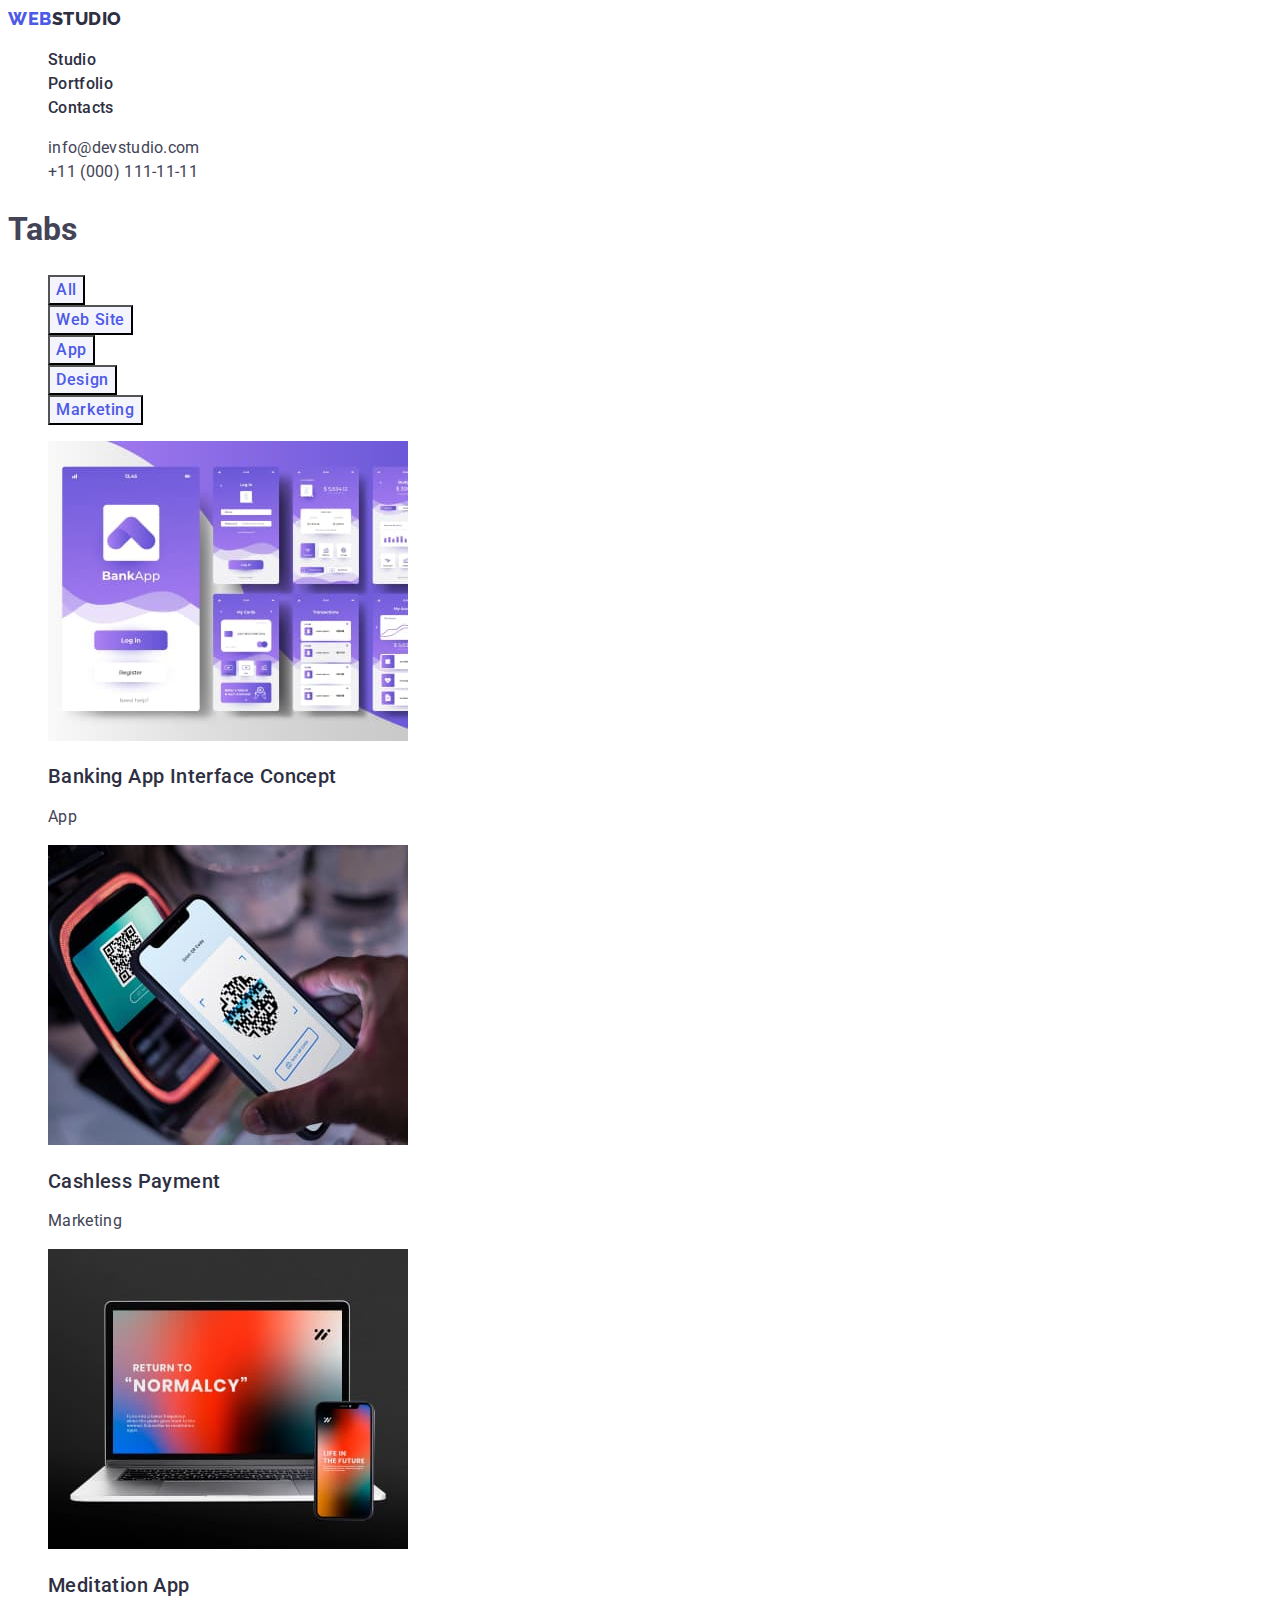
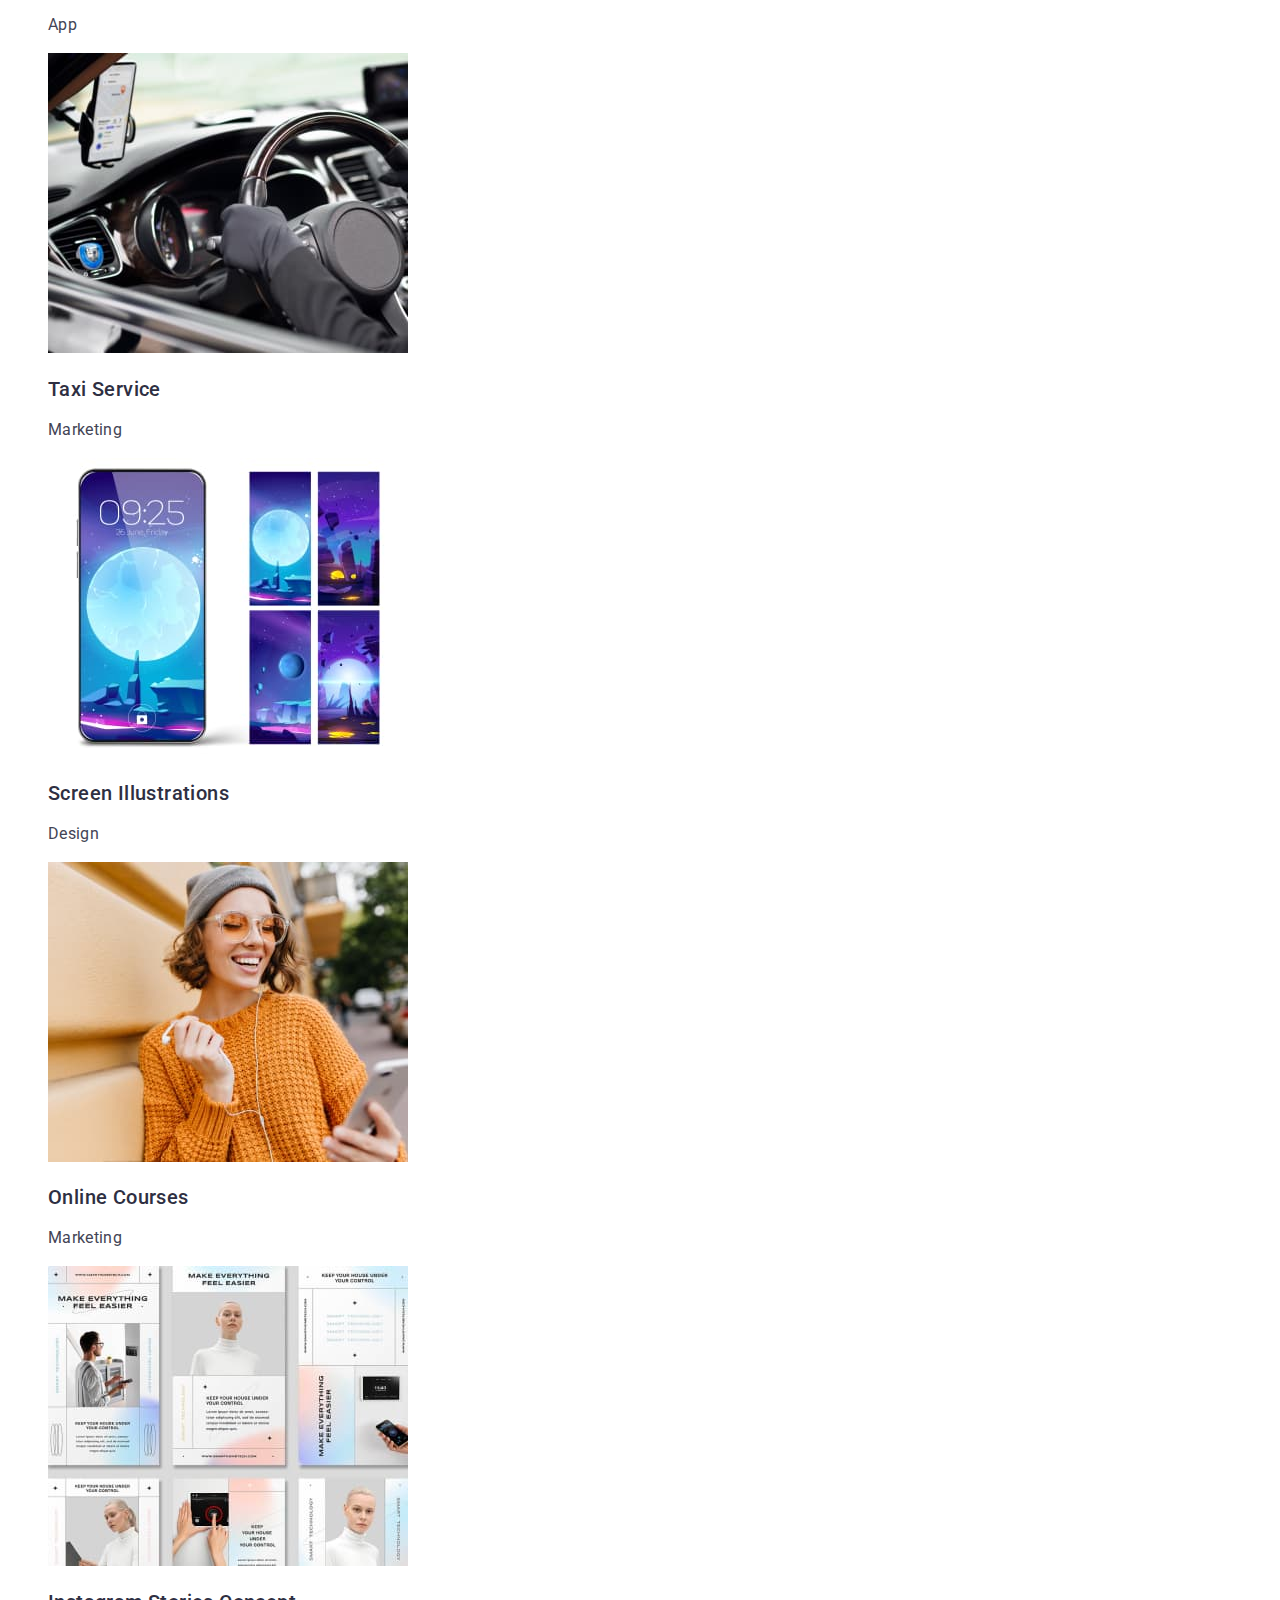
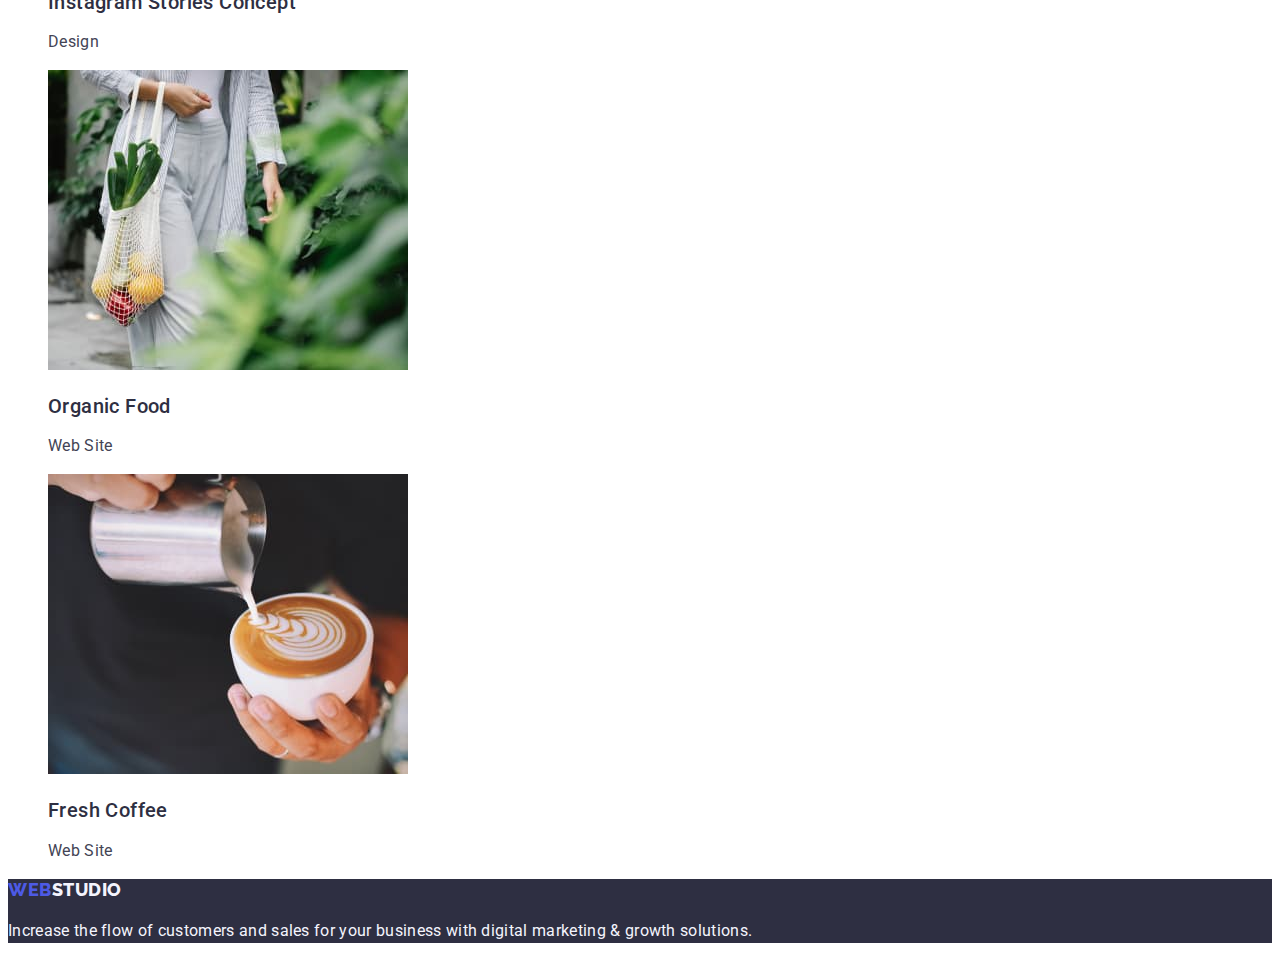
==== portfolio.html @ 0ecc05e8 "Initial commit" ====
<!DOCTYPE html>
<html lang="en">

<head>
    <meta charset="UTF-8">
    <meta name="viewport" content="width=device-width, initial-scale=1.0">

    <link rel="preconnect" href="https://fonts.googleapis.com">
    <link rel="preconnect" href="https://fonts.gstatic.com" crossorigin>
    <link
        href="https://fonts.googleapis.com/css2?family=Raleway:wght@800&family=Roboto:wght@400;500;700;900&display=swap"
        rel="stylesheet">

    <link rel="stylesheet" href="./css/styles.css">

    <title>Portfolio</title>
</head>

<body>
    <header>
        <!-- Navigation -->
        <nav>
            <a href="./index.html" class="logo-header link">
                Web<span class="logo-header-two">Studio</span>
            </a>
            <ul class="site-nav list">
                <li><a href="./index.html" class="link">Studio</a></li>
                <li><a href="./portfolio.html" class="link">Portfolio</a></li>
                <li><a href="" class="link">Contacts</a></li>
            </ul>
        </nav>

        <!--Contacts-->
        <address class="site-contacts">
            <ul class="contacts list">
                <li><a href="mailto:info@devstudio.com" class="link">info@devstudio.com</a></li>
                <li><a href="tel:+110001111111" class="link">+11 (000) 111-11-11</a></li>
            </ul>
        </address>
    </header>

    <main>
        <!-- Portfolio content -->
        <section class="section-tabs">
            <h1>Tabs</h1>
            <ul class="list">
                <li>
                    <button type="button" class="button-tabs">All</button>
                </li>
                <li>
                    <button type="button" class="button-tabs">Web Site</button>
                </li>
                <li>
                    <button type="button" class="button-tabs">App</button>
                </li>
                <li>
                    <button type="button" class="button-tabs">Design</button>
                </li>
                <li>
                    <button type="button" class="button-tabs">Marketing</button>
                </li>
            </ul>

            <!-- Galery -->
            <ul class="list">
                <li>
                    <a href="" class="link">
                        <img src="./images/img-8.jpg" alt="Interface of the Banking App" width="360" height="300">
                        <h2 class=" galery-title">Banking App Interface Concept</h2>
                        <p class="galery-text">App</p>
                    </a>
                </li>
                <li>
                    <a href="" class="link">
                        <img src="./images/img-9.jpg" alt="Calculation by QR-code" width="360" height="300">
                        <h2 class="galery-title">Cashless Payment</h2>
                        <p class="galery-text">Marketing</p>
                    </a>
                </li>
                <li>
                    <a href="" class="link">
                        <img src="./images/img-10.jpg" alt="Meditation App" width="360" height="300">
                        <h2 class="galery-title">Meditation App</h2>
                        <p class="galery-text">App</p>
                    </a>
                </li>
                <li>
                    <a href="" class="link">
                        <img src="./images/img-11.jpg" alt="Taxi Service App" width="360" height="300">
                        <h2 class="galery-title">Taxi Service</h2>
                        <p class="galery-text">Marketing</p>
                    </a>
                </li>
                <li>
                    <a href="" class="link">
                        <img src="./images/img-12.jpg" alt="Screensavers on the phone screen" width="360" height="300">
                        <h2 class="galery-title">Screen Illustrations</h2>
                        <p class="galery-text">Design</p>
                    </a>
                </li>
                <li>
                    <a href="" class="link">
                        <img src="./images/img-13.jpg" alt="Girl on online courses" width="360" height="300">
                        <h2 class="galery-title">Online Courses</h2>
                        <p class="galery-text">Marketing</p>
                    </a>
                </li>
                <li>
                    <a href="" class="link">
                        <img src="./images/img-14.jpg" alt="Instagram Stories Concept" width="360" height="300">
                        <h2 class="galery-title">Instagram Stories Concept</h2>
                        <p class="galery-text">Design</p>
                    </a>
                </li>
                <li>
                    <a href="" class="link">
                        <img src="./images/img-15.jpg" alt="Organic Food" width="360" height="300">
                        <h2 class="galery-title">Organic Food</h2>
                        <p class="galery-text">Web Site</p>
                    </a>
                </li>
                <li>
                    <a href="" class="link">
                        <img src="./images/img-16.jpg" alt="Latte art" width="360" height="300">
                        <h2 class="galery-title">Fresh Coffee</h2>
                        <p class="galery-text">Web Site</p>
                    </a>
                </li>
            </ul>
        </section>
    </main>

    <footer class="section-footer">
        <a href="./index.html" class="logo-footer link">
            Web<span class="logo-footer-two">Studio</span></a>
        <p class="footer-text">Increase the flow of customers and sales for your business with digital marketing &
            growth solutions.</p>
    </footer>

</body>

</html>
---- css/styles.css ----
:root {
  --primary-bg-color: #ffffff;
  --secondary-bg-color: #2e2f42;
  --color-main-text: #2e2f42;
  --color-secondary-text: #434455;
  --color-tertiary-text: #f4f4fd;
  --text-title: #ffffff;
  --accent-text: #4d5ae5;
  --accent-pressed: #404bbf;
  --border-tabs: #e7e9fc;
}

body {
  font-family: 'Roboto', sans-serif;
  color: var(--color-secondary-text);
  background-color: var(--primary-bg-color);
  line-height: 1.5;
}

/* Navigation */

.link {
  text-decoration: none;
}

.logo-header {
  font-family: Raleway, sans-serif;
  font-size: 18px;
  font-weight: 800;
  line-height: 1.17;
  letter-spacing: 0.54px;
  text-transform: uppercase;
  color: var(--accent-text);
}

.logo-header-two {
  color: var(--color-main-text);
}

.list {
  list-style-type: none;
}

.site-nav .link {
  font-size: 16px;
  font-weight: 500;
  line-height: 1.5;
  letter-spacing: 0.32px;
  color: var(--color-main-text);
}

.site-nav .link:hover,
.site-nav .link:focus {
  color: var(--accent-pressed);
}

/* Contacts */

.site-contacts {
  font-style: normal;
}

.site-contacts .link {
  font-size: 16px;
  line-height: 1.5;
  letter-spacing: 0.32px;
  color: var(--color-secondary-text);
}

.contacts .link:hover,
.contacts .link:focus {
  color: var(--accent-pressed);
}

/* Hero Content */

.section-hero {
  color: var(--text-title);
  background-color: var(--secondary-bg-color);
  text-align: center;
}

.hero-title {
  font-size: 56px;
  font-weight: 700;
  line-height: 1.07;
  letter-spacing: 1.12px;
}

.button-title {
  font-family: 'Roboto', sans-serif;
  font-size: 16px;
  font-weight: 500;
  line-height: 1.5;
  letter-spacing: 0.64px;
  color: var(--text-title);
  background-color: var(--accent-text);
  cursor: pointer;
}

.section-hero .button-title:hover,
.section-hero .button-title:focus {
  background-color: var(--accent-pressed);
}

/* Features */

.card-title {
  font-size: 20px;
  font-weight: 500;
  line-height: 1.2;
  letter-spacing: 0.4px;
  color: var(--color-main-text);
}

.card-text {
  font-size: 16px;
  line-height: 1.5;
  letter-spacing: 0.32px;
  color: var(--color-secondary-text);
}

/* What are we doing */

.section-title {
  font-size: 36px;
  font-weight: 700;
  line-height: 1.11;
  letter-spacing: 0.72px;
  text-transform: capitalize;
  color: var(--color-main-text);
  text-align: center;
}

.features-section {
  text-align: left;
}

/* Our Team */

.team {
  background-color: var(--color-tertiary-text);
}

.list-team {
  background-color: var(--primary-bg-color);
}

/* Footer */

.section-footer {
  background-color: var(--secondary-bg-color);
}

.logo-footer {
  font-family: Raleway, sans-serif;
  font-size: 18px;
  font-weight: 800;
  line-height: 1.17;
  letter-spacing: 0.54px;
  text-transform: uppercase;
  color: var(--accent-text);
}

.logo-footer-two {
  color: var(--color-tertiary-text);
}

.footer-text {
  font-size: 16px;
  line-height: 1.5;
  letter-spacing: 0.32px;
  color: var(--color-tertiary-text);
}

/* Portfolio content */

.button-tabs {
  font-family: 'Roboto', sans-serif;
  font-size: 16px;
  font-weight: 500;
  line-height: 1.5;
  letter-spacing: 0.64px;
  color: var(--accent-text);
  justify-content: center;
  background: var(--color-tertiary-text);
  cursor: pointer;
}

.section-tabs .button-tabs:hover {
  background-color: var(--accent-pressed);
  color: var(--primary-bg-color);
}

.section-tabs .button-tabs:focus {
  background-color: var(--accent-pressed);
  color: var(--primary-bg-color);
}

/*  Galery */

.galery-title {
  font-size: 20px;
  font-weight: 500;
  line-height: 1.2;
  letter-spacing: 0.4px;
  color: var(--color-main-text);
}

.galery-text {
  font-size: 16px;
  line-height: 1.5;
  letter-spacing: 0.32px;
  color: var(--color-secondary-text);
}
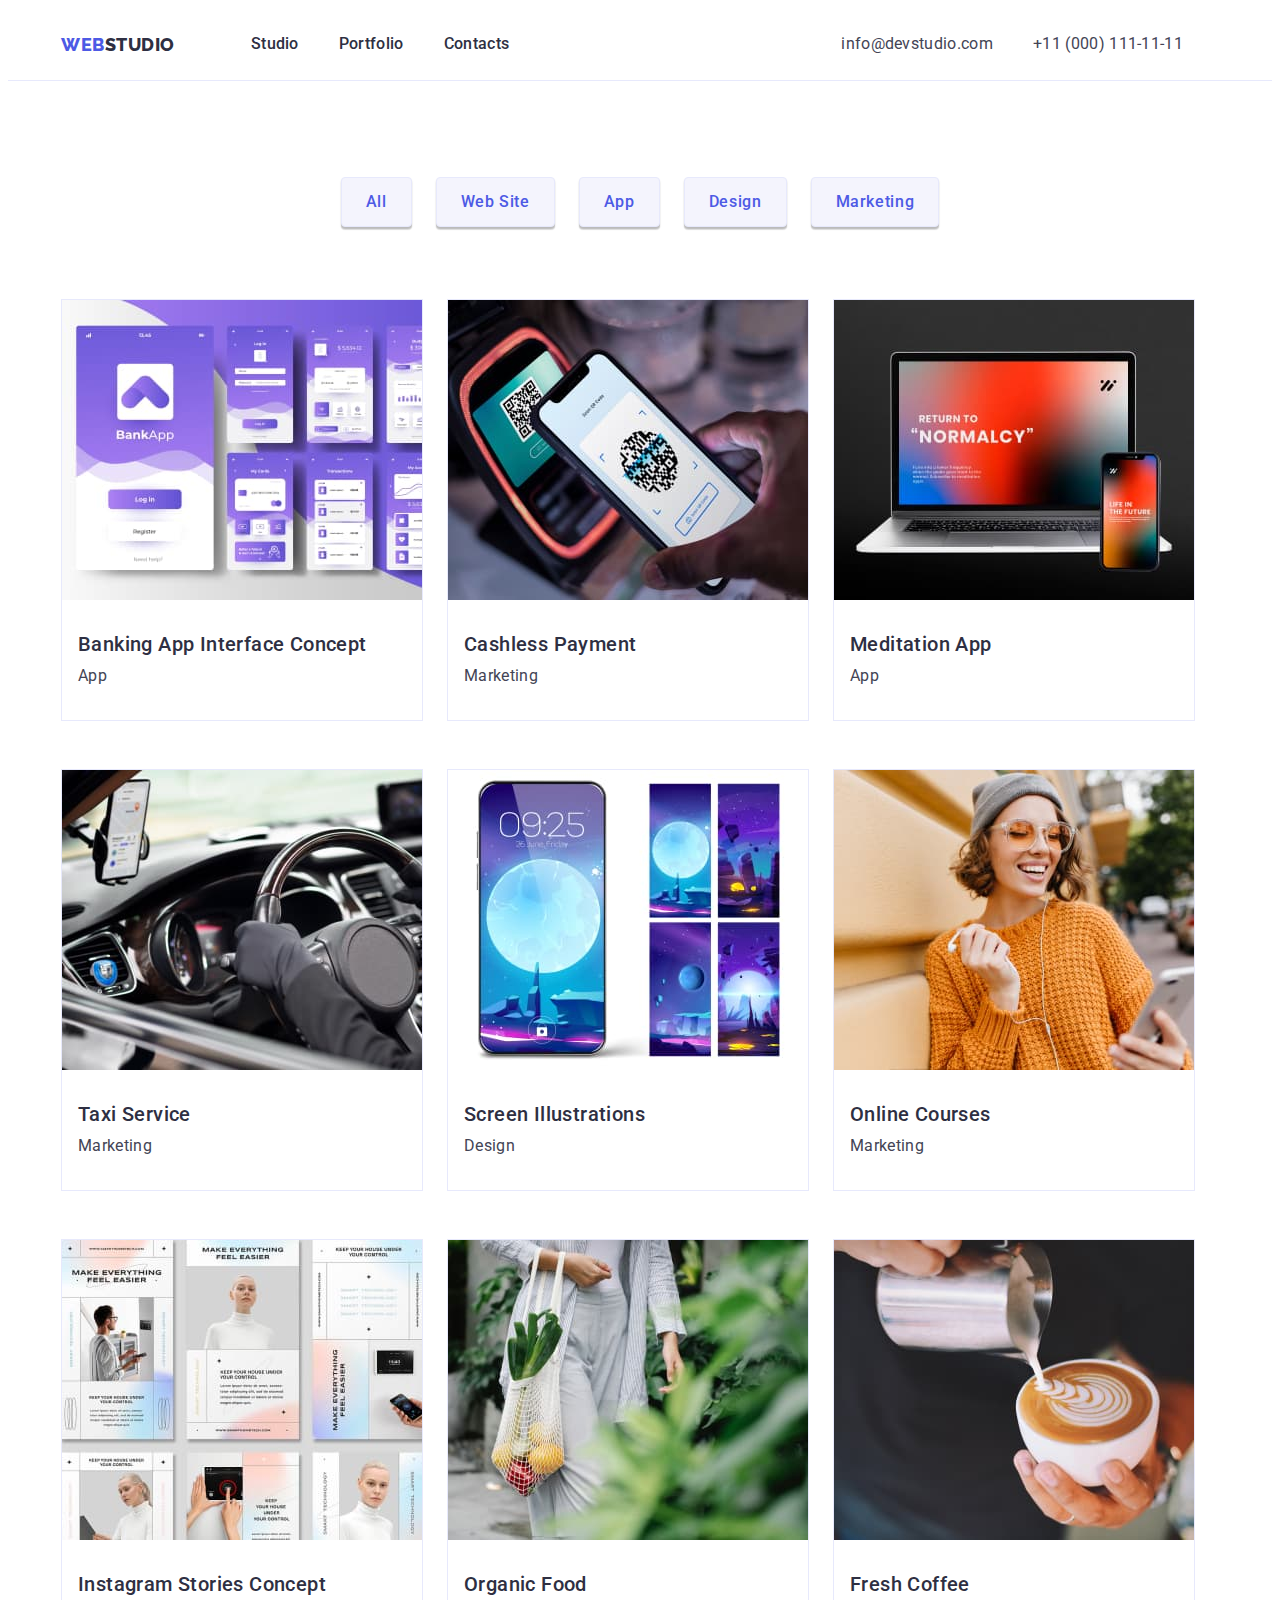
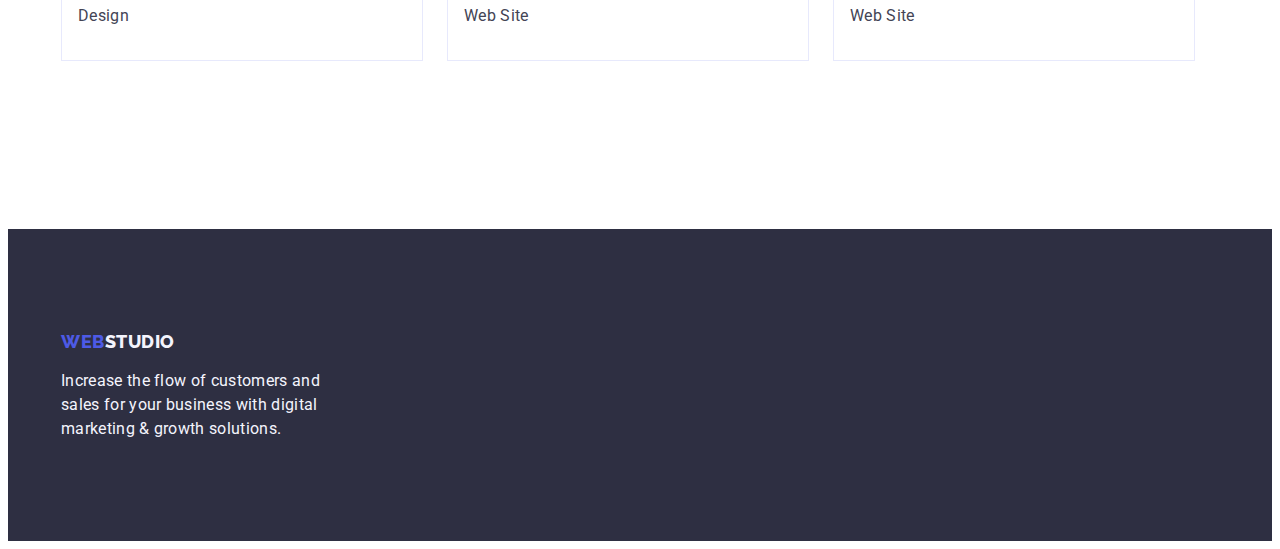
==== commit 5345c389: "hw3" ====
--- a/portfolio.html
+++ b/portfolio.html
@@ -11,130 +11,143 @@
         href="https://fonts.googleapis.com/css2?family=Raleway:wght@800&family=Roboto:wght@400;500;700;900&display=swap"
         rel="stylesheet">
 
+    <!-- Modern-Normalize -->
+    <link rel="stylesheet" href="https://cdnjs.cloudflare.com/ajax/libs/modern-normalize/2.0.0/modern-normalize.min.css"
+        integrity="sha512-4xo8blKMVCiXpTaLzQSLSw3KFOVPWhm/TRtuPVc4WG6kUgjH6J03IBuG7JZPkcWMxJ5huwaBpOpnwYElP/m6wg=="
+        crossorigin="anonymous" referrerpolicy="no-referrer" />
+
+    <!-- Styles.scc-->
     <link rel="stylesheet" href="./css/styles.css">
 
     <title>Portfolio</title>
 </head>
 
 <body>
-    <header>
+    <header class="header">
         <!-- Navigation -->
-        <nav>
-            <a href="./index.html" class="logo-header link">
-                Web<span class="logo-header-two">Studio</span>
-            </a>
-            <ul class="site-nav list">
-                <li><a href="./index.html" class="link">Studio</a></li>
-                <li><a href="./portfolio.html" class="link">Portfolio</a></li>
-                <li><a href="" class="link">Contacts</a></li>
-            </ul>
-        </nav>
+        <div class="container container-nav">
+            <nav class="nav-header">
+                <a href="./index.html" class="logo-header link">
+                    Web<span class="logo-header-two">Studio</span>
+                </a>
+                <ul class="site-nav nav-header list">
+                    <li><a href="./index.html" class="nav-link link">Studio</a></li>
+                    <li><a href="./portfolio.html" class="link">Portfolio</a></li>
+                    <li><a href="" class="link">Contacts</a></li>
+                </ul>
+            </nav>
 
-        <!--Contacts-->
-        <address class="site-contacts">
-            <ul class="contacts list">
-                <li><a href="mailto:info@devstudio.com" class="link">info@devstudio.com</a></li>
-                <li><a href="tel:+110001111111" class="link">+11 (000) 111-11-11</a></li>
-            </ul>
-        </address>
+            <!--Contacts-->
+            <address class="site-contacts">
+                <ul class="contacts nav-header list">
+                    <li><a href="mailto:info@devstudio.com" class="link">info@devstudio.com</a></li>
+                    <li><a href="tel:+110001111111" class="link">+11 (000) 111-11-11</a></li>
+                </ul>
+            </address>
+        </div>
     </header>
 
     <main>
         <!-- Portfolio content -->
-        <section class="section-tabs">
-            <h1>Tabs</h1>
-            <ul class="list">
-                <li>
-                    <button type="button" class="button-tabs">All</button>
-                </li>
-                <li>
-                    <button type="button" class="button-tabs">Web Site</button>
-                </li>
-                <li>
-                    <button type="button" class="button-tabs">App</button>
-                </li>
-                <li>
-                    <button type="button" class="button-tabs">Design</button>
-                </li>
-                <li>
-                    <button type="button" class="button-tabs">Marketing</button>
-                </li>
-            </ul>
+        <section class="section-portfolio">
+            <div class="portfolio-container container">
+                <h1 class="section-portfolio-tabs visually-hidden">Tabs</h1>
+                <ul class="portfolio-list list">
+                    <li class="">
+                        <button type="button" class="portfolio-tabs">All</button>
+                    </li>
+                    <li>
+                        <button type="button" class="portfolio-tabs">Web Site</button>
+                    </li>
+                    <li>
+                        <button type="button" class="portfolio-tabs">App</button>
+                    </li>
+                    <li>
+                        <button type="button" class="portfolio-tabs">Design</button>
+                    </li>
+                    <li>
+                        <button type="button" class="portfolio-tabs">Marketing</button>
+                    </li>
+                </ul>
 
-            <!-- Galery -->
-            <ul class="list">
-                <li>
-                    <a href="" class="link">
-                        <img src="./images/img-8.jpg" alt="Interface of the Banking App" width="360" height="300">
-                        <h2 class=" galery-title">Banking App Interface Concept</h2>
-                        <p class="galery-text">App</p>
-                    </a>
-                </li>
-                <li>
-                    <a href="" class="link">
-                        <img src="./images/img-9.jpg" alt="Calculation by QR-code" width="360" height="300">
-                        <h2 class="galery-title">Cashless Payment</h2>
-                        <p class="galery-text">Marketing</p>
-                    </a>
-                </li>
-                <li>
-                    <a href="" class="link">
-                        <img src="./images/img-10.jpg" alt="Meditation App" width="360" height="300">
-                        <h2 class="galery-title">Meditation App</h2>
-                        <p class="galery-text">App</p>
-                    </a>
-                </li>
-                <li>
-                    <a href="" class="link">
-                        <img src="./images/img-11.jpg" alt="Taxi Service App" width="360" height="300">
-                        <h2 class="galery-title">Taxi Service</h2>
-                        <p class="galery-text">Marketing</p>
-                    </a>
-                </li>
-                <li>
-                    <a href="" class="link">
-                        <img src="./images/img-12.jpg" alt="Screensavers on the phone screen" width="360" height="300">
-                        <h2 class="galery-title">Screen Illustrations</h2>
-                        <p class="galery-text">Design</p>
-                    </a>
-                </li>
-                <li>
-                    <a href="" class="link">
-                        <img src="./images/img-13.jpg" alt="Girl on online courses" width="360" height="300">
-                        <h2 class="galery-title">Online Courses</h2>
-                        <p class="galery-text">Marketing</p>
-                    </a>
-                </li>
-                <li>
-                    <a href="" class="link">
-                        <img src="./images/img-14.jpg" alt="Instagram Stories Concept" width="360" height="300">
-                        <h2 class="galery-title">Instagram Stories Concept</h2>
-                        <p class="galery-text">Design</p>
-                    </a>
-                </li>
-                <li>
-                    <a href="" class="link">
-                        <img src="./images/img-15.jpg" alt="Organic Food" width="360" height="300">
-                        <h2 class="galery-title">Organic Food</h2>
-                        <p class="galery-text">Web Site</p>
-                    </a>
-                </li>
-                <li>
-                    <a href="" class="link">
-                        <img src="./images/img-16.jpg" alt="Latte art" width="360" height="300">
-                        <h2 class="galery-title">Fresh Coffee</h2>
-                        <p class="galery-text">Web Site</p>
-                    </a>
-                </li>
-            </ul>
+                <!-- Galery -->
+                <ul class="portfolio-galery list">
+                    <li class="portfolio-galery-item">
+                        <a href="" class="galery-link link">
+                            <img src="./images/img-8.jpg" alt="Interface of the Banking App" width="360" height="300">
+                            <h2 class=" galery-title">Banking App Interface Concept</h2>
+                            <p class="galery-text">App</p>
+                        </a>
+                    </li>
+                    <li class="portfolio-galery-item">
+                        <a href="" class="link">
+                            <img src="./images/img-9.jpg" alt="Calculation by QR-code" width="360" height="300">
+                            <h2 class="galery-title">Cashless Payment</h2>
+                            <p class="galery-text">Marketing</p>
+                        </a>
+                    </li>
+                    <li class="portfolio-galery-item">
+                        <a href="" class="link">
+                            <img src="./images/img-10.jpg" alt="Meditation App" width="360" height="300">
+                            <h2 class="galery-title">Meditation App</h2>
+                            <p class="galery-text">App</p>
+                        </a>
+                    </li>
+                    <li class="portfolio-galery-item">
+                        <a href="" class="link">
+                            <img src="./images/img-11.jpg" alt="Taxi Service App" width="360" height="300">
+                            <h2 class="galery-title">Taxi Service</h2>
+                            <p class="galery-text">Marketing</p>
+                        </a>
+                    </li>
+                    <li class="portfolio-galery-item">
+                        <a href="" class="link">
+                            <img src="./images/img-12.jpg" alt="Screensavers on the phone screen" width="360"
+                                height="300">
+                            <h2 class="galery-title">Screen Illustrations</h2>
+                            <p class="galery-text">Design</p>
+                        </a>
+                    </li>
+                    <li class="portfolio-galery-item">
+                        <a href="" class="link">
+                            <img src="./images/img-13.jpg" alt="Girl on online courses" width="360" height="300">
+                            <h2 class="galery-title">Online Courses</h2>
+                            <p class="galery-text">Marketing</p>
+                        </a>
+                    </li>
+                    <li class="portfolio-galery-item">
+                        <a href="" class="link">
+                            <img src="./images/img-14.jpg" alt="Instagram Stories Concept" width="360" height="300">
+                            <h2 class="galery-title">Instagram Stories Concept</h2>
+                            <p class="galery-text">Design</p>
+                        </a>
+                    </li>
+                    <li class="portfolio-galery-item">
+                        <a href="" class="link">
+                            <img src="./images/img-15.jpg" alt="Organic Food" width="360" height="300">
+                            <h2 class="galery-title">Organic Food</h2>
+                            <p class="galery-text">Web Site</p>
+                        </a>
+                    </li>
+                    <li class="portfolio-galery-item">
+                        <a href="" class="link">
+                            <img src="./images/img-16.jpg" alt="Latte art" width="360" height="300">
+                            <h2 class="galery-title">Fresh Coffee</h2>
+                            <p class="galery-text">Web Site</p>
+                        </a>
+                    </li>
+                </ul>
+            </div>
         </section>
     </main>
 
     <footer class="section-footer">
-        <a href="./index.html" class="logo-footer link">
-            Web<span class="logo-footer-two">Studio</span></a>
-        <p class="footer-text">Increase the flow of customers and sales for your business with digital marketing &
-            growth solutions.</p>
+        <div class="container">
+            <a href="./index.html" class="logo-footer link">
+                Web<span class="logo-footer-two">Studio</span></a>
+            <p class="footer-text">Increase the flow of customers and sales for your business with digital marketing &
+                growth solutions.</p>
+        </div>
     </footer>
 
 </body>
--- a/css/styles.css
+++ b/css/styles.css
@@ -17,10 +17,64 @@
   line-height: 1.5;
 }
 
-/* Navigation */
+h1,
+h2,
+h3,
+h4,
+h5,
+h6,
+p {
+  margin-top: 0;
+  margin-bottom: 0;
+}
+
+ul {
+  margin-top: 0;
+  margin-bottom: 0;
+  padding-left: 0;
+}
+
+img {
+  display: block;
+}
+
+.container {
+  max-width: 1158px;
+  padding-left: 15px;
+  padding-right: 15px;
+  margin: 0 auto;
+}
+
+.list {
+  list-style-type: none;
+}
 
 .link {
   text-decoration: none;
+}
+
+.visually-hidden {
+  position: absolute;
+  width: 1px;
+  height: 1px;
+  margin: -1px;
+  border: 0;
+  padding: 0;
+  white-space: nowrap;
+  clip-path: inset(100%);
+  clip: rect(0 0 0 0);
+  overflow: hidden;
+}
+
+/**
+  |============================
+  | Header
+  |============================
+*/
+/* Navigation */
+
+.header {
+  border-bottom: 1px solid var(--border-tabs);
 }
 
 .logo-header {
@@ -28,25 +82,35 @@
   font-size: 18px;
   font-weight: 800;
   line-height: 1.17;
-  letter-spacing: 0.54px;
+  letter-spacing: 0.03em;
   text-transform: uppercase;
   color: var(--accent-text);
+  margin: 25.5px 76px 25.5px 0;
 }
 
 .logo-header-two {
   color: var(--color-main-text);
 }
 
-.list {
-  list-style-type: none;
+.header .container-nav {
+  display: flex;
+}
+
+.header .nav-header {
+  display: flex;
 }
 
 .site-nav .link {
   font-size: 16px;
   font-weight: 500;
   line-height: 1.5;
-  letter-spacing: 0.32px;
-  color: var(--color-main-text);
+  letter-spacing: 0.02em;
+  color: var(--color-main-text);
+}
+
+.site-nav {
+  margin: 24px 332px 24px 0;
+  gap: 40px;
 }
 
 .site-nav .link:hover,
@@ -58,12 +122,17 @@
 
 .site-contacts {
   font-style: normal;
+  margin: 24px 0 24px 0;
+}
+
+.contacts {
+  gap: 40px;
 }
 
 .site-contacts .link {
   font-size: 16px;
   line-height: 1.5;
-  letter-spacing: 0.32px;
+  letter-spacing: 0.02em;
   color: var(--color-secondary-text);
 }
 
@@ -72,6 +141,11 @@
   color: var(--accent-pressed);
 }
 
+/**
+  |============================
+  | Main Studio
+  |============================
+*/
 /* Hero Content */
 
 .section-hero {
@@ -80,44 +154,89 @@
   text-align: center;
 }
 
+.container-hero {
+  width: 1440px;
+  height: 600px;
+  flex-shrink: 0;
+}
+
 .hero-title {
   font-size: 56px;
   font-weight: 700;
   line-height: 1.07;
-  letter-spacing: 1.12px;
-}
-
-.button-title {
+  letter-spacing: 0.02em;
+  width: 496px;
+  padding-top: 188px;
+  padding-bottom: 48px;
+  margin: 0 auto;
+}
+
+.hero-button {
   font-family: 'Roboto', sans-serif;
   font-size: 16px;
   font-weight: 500;
   line-height: 1.5;
-  letter-spacing: 0.64px;
+  letter-spacing: 0.04em;
   color: var(--text-title);
   background-color: var(--accent-text);
   cursor: pointer;
-}
-
-.section-hero .button-title:hover,
-.section-hero .button-title:focus {
+  display: inline-flex;
+  padding: 16px 32px;
+  align-items: flex-start;
+  gap: 10px;
+  border-radius: 4px;
+  box-shadow: 0px 4px 4px 0px rgba(0, 0, 0, 0.15);
+  margin-top: 48px;
+  margin-right: auto;
+  margin-left: auto;
+  min-width: 169px;
+}
+
+.section-hero .hero-button:hover,
+.section-hero .hero-button:focus {
   background-color: var(--accent-pressed);
 }
 
 /* Features */
+
+.features-container {
+  display: flex;
+  flex-shrink: 0;
+}
+
+.features-section {
+  text-align: left;
+  margin: 120px 0;
+}
+
+.features-list.features-list-item {
+  width: 264px;
+  flex-direction: column;
+  align-items: flex-start;
+  gap: 8px;
+}
+
+.features-list {
+  display: flex;
+  width: calc((100%-72) / 4);
+}
 
 .card-title {
   font-size: 20px;
   font-weight: 500;
   line-height: 1.2;
-  letter-spacing: 0.4px;
-  color: var(--color-main-text);
+  letter-spacing: 0.02em;
+  color: var(--color-main-text);
+  padding-top: 32px;
+  padding-bottom: 8px;
 }
 
 .card-text {
   font-size: 16px;
   line-height: 1.5;
-  letter-spacing: 0.32px;
+  letter-spacing: 0.02em;
   color: var(--color-secondary-text);
+  padding-bottom: 32px;
 }
 
 /* What are we doing */
@@ -126,30 +245,86 @@
   font-size: 36px;
   font-weight: 700;
   line-height: 1.11;
-  letter-spacing: 0.72px;
+  letter-spacing: 0.02em;
   text-transform: capitalize;
   color: var(--color-main-text);
   text-align: center;
-}
-
-.features-section {
-  text-align: left;
+  padding-bottom: 72px;
+}
+
+.activity-list {
+  display: inline-flex;
+  align-items: flex-start;
+  gap: 24px;
+}
+
+.activity-list-item {
+  width: calc(100%-48) / 3;
+}
+
+.section-activity {
+  margin-bottom: 120px;
 }
 
 /* Our Team */
 
-.team {
+.section-team {
   background-color: var(--color-tertiary-text);
 }
 
-.list-team {
+.team-list-item {
   background-color: var(--primary-bg-color);
-}
-
-/* Footer */
+  width: calc(100%-72) / 4;
+  border-radius: 0px 0px 4px 4px;
+  box-shadow: 0px 2px 1px 0px rgba(46, 47, 66, 0.08),
+    0px 1px 1px 0px rgba(46, 47, 66, 0.16),
+    0px 1px 6px 0px rgba(46, 47, 66, 0.08);
+  margin-bottom: 120px;
+}
+
+.section-title {
+  padding-bottom: 72px;
+  padding-top: 120px;
+}
+
+.team-list {
+  display: inline-flex;
+  padding-bottom: 0px;
+  justify-content: center;
+  align-items: center;
+  gap: 32px;
+}
+
+.team-card-title {
+  font-size: 20px;
+  font-weight: 500;
+  line-height: 1.2;
+  letter-spacing: 0.02em;
+  color: var(--color-main-text);
+  text-align: center;
+  padding-top: 32px;
+  padding-bottom: 8px;
+}
+
+.team-card-text {
+  font-size: 16px;
+  line-height: 1.5;
+  letter-spacing: 0.02em;
+  color: var(--color-secondary-text);
+  text-align: center;
+  padding-bottom: 32px;
+}
+
+/**
+  |============================
+  | Footer
+  |============================
+*/
 
 .section-footer {
   background-color: var(--secondary-bg-color);
+  height: 312px;
+  flex-shrink: 0;
 }
 
 .logo-footer {
@@ -157,9 +332,14 @@
   font-size: 18px;
   font-weight: 800;
   line-height: 1.17;
-  letter-spacing: 0.54px;
+  letter-spacing: 0.03em;
   text-transform: uppercase;
   color: var(--accent-text);
+  display: flex;
+  width: 71px;
+  flex-direction: row;
+  padding-top: 101.5px;
+  padding-bottom: 17.5px;
 }
 
 .logo-footer-two {
@@ -169,47 +349,87 @@
 .footer-text {
   font-size: 16px;
   line-height: 1.5;
-  letter-spacing: 0.32px;
+  letter-spacing: 0.02em;
   color: var(--color-tertiary-text);
-}
-
+  width: 264px;
+}
+
+/**
+  |============================
+  | Main portfolio
+  |============================
+*/
 /* Portfolio content */
 
-.button-tabs {
+.portfolio-list {
+  display: flex;
+  gap: 24px;
+  justify-content: center;
+}
+
+.portfolio-tabs {
   font-family: 'Roboto', sans-serif;
   font-size: 16px;
   font-weight: 500;
   line-height: 1.5;
-  letter-spacing: 0.64px;
+  letter-spacing: 0.04em;
   color: var(--accent-text);
   justify-content: center;
   background: var(--color-tertiary-text);
   cursor: pointer;
-}
-
-.section-tabs .button-tabs:hover {
+  padding: 12px 24px;
+  align-items: center;
+  border-radius: 4px;
+  border: 1px solid #e7e9fc;
+  box-shadow: 0px 2px 2px 0px rgba(0, 0, 0, 0.12),
+    0px 2px 1px 0px rgba(0, 0, 0, 0.08), 0px 3px 1px 0px rgba(0, 0, 0, 0.1);
+}
+
+.section-portfolio .portfolio-tabs:hover {
   background-color: var(--accent-pressed);
   color: var(--primary-bg-color);
 }
 
-.section-tabs .button-tabs:focus {
+.section-portfolio .portfolio-tabs:focus {
   background-color: var(--accent-pressed);
   color: var(--primary-bg-color);
 }
 
+.portfolio-container {
+  margin-top: 96px;
+  margin-bottom: 120px;
+}
+
 /*  Galery */
 
 .galery-title {
   font-size: 20px;
   font-weight: 500;
   line-height: 1.2;
-  letter-spacing: 0.4px;
-  color: var(--color-main-text);
+  letter-spacing: 0.02em;
+  color: var(--color-main-text);
+  padding: 32px 0 8px 16px;
 }
 
 .galery-text {
   font-size: 16px;
   line-height: 1.5;
-  letter-spacing: 0.32px;
+  letter-spacing: 0.02em;
   color: var(--color-secondary-text);
-}
+  padding-bottom: 32px;
+  padding-left: 16px;
+}
+
+.portfolio-galery {
+  display: flex;
+  flex-wrap: wrap;
+  row-gap: 48px;
+  column-gap: 24px;
+  padding-top: 72px;
+  padding-bottom: 48px;
+}
+
+.portfolio-galery-item {
+  border: 1px solid #e7e9fc;
+  width: calc((100%-48) / 3);
+}
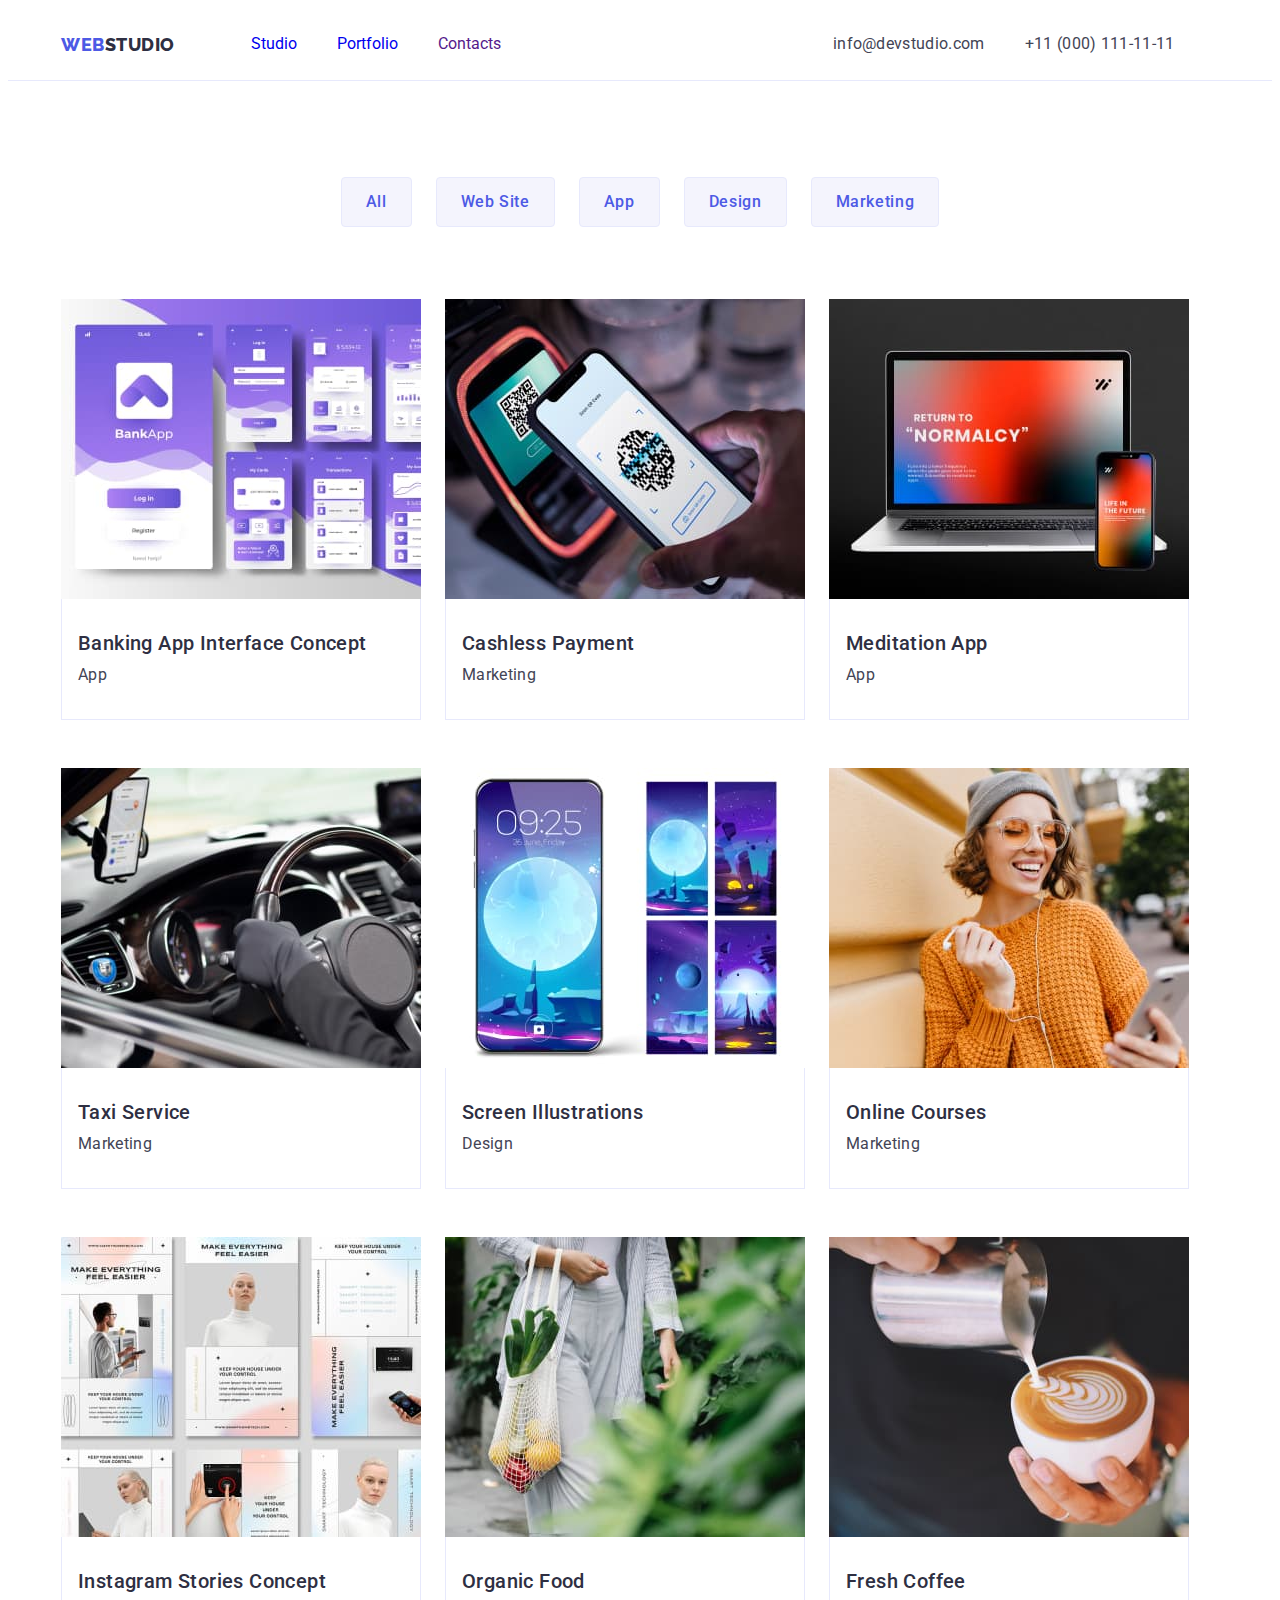
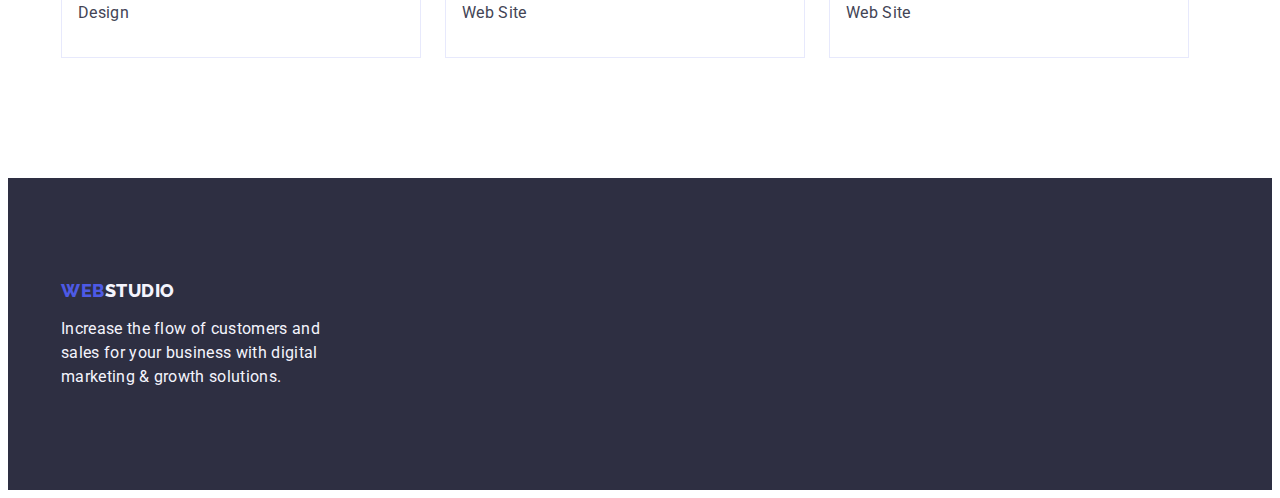
==== commit 559e7a7b: "hw3" ====
--- a/portfolio.html
+++ b/portfolio.html
@@ -39,9 +39,10 @@
 
             <!--Contacts-->
             <address class="site-contacts">
-                <ul class="contacts nav-header list">
-                    <li><a href="mailto:info@devstudio.com" class="link">info@devstudio.com</a></li>
-                    <li><a href="tel:+110001111111" class="link">+11 (000) 111-11-11</a></li>
+                <ul class="contacts list">
+                    <li class="contacts-item"><a href="mailto:info@devstudio.com" class="link">info@devstudio.com</a>
+                    </li>
+                    <li class="contacts-item"><a href="tel:+110001111111" class="link">+11 (000) 111-11-11</a></li>
                 </ul>
             </address>
         </div>
@@ -75,65 +76,83 @@
                     <li class="portfolio-galery-item">
                         <a href="" class="galery-link link">
                             <img src="./images/img-8.jpg" alt="Interface of the Banking App" width="360" height="300">
-                            <h2 class=" galery-title">Banking App Interface Concept</h2>
-                            <p class="galery-text">App</p>
+                            <div class="portfolio-text">
+                                <h2 class=" galery-title">Banking App Interface Concept</h2>
+                                <p class="galery-text">App</p>
+                            </div>
                         </a>
                     </li>
                     <li class="portfolio-galery-item">
                         <a href="" class="link">
                             <img src="./images/img-9.jpg" alt="Calculation by QR-code" width="360" height="300">
-                            <h2 class="galery-title">Cashless Payment</h2>
-                            <p class="galery-text">Marketing</p>
+                            <div class="portfolio-text">
+                                <h2 class="galery-title">Cashless Payment</h2>
+                                <p class="galery-text">Marketing</p>
+                            </div>
                         </a>
                     </li>
                     <li class="portfolio-galery-item">
                         <a href="" class="link">
                             <img src="./images/img-10.jpg" alt="Meditation App" width="360" height="300">
-                            <h2 class="galery-title">Meditation App</h2>
-                            <p class="galery-text">App</p>
+                            <div class="portfolio-text">
+                                <h2 class="galery-title">Meditation App</h2>
+                                <p class="galery-text">App</p>
+                            </div>
                         </a>
                     </li>
                     <li class="portfolio-galery-item">
                         <a href="" class="link">
                             <img src="./images/img-11.jpg" alt="Taxi Service App" width="360" height="300">
-                            <h2 class="galery-title">Taxi Service</h2>
-                            <p class="galery-text">Marketing</p>
+                            <div class="portfolio-text">
+                                <h2 class="galery-title">Taxi Service</h2>
+                                <p class="galery-text">Marketing</p>
+                            </div>
                         </a>
                     </li>
                     <li class="portfolio-galery-item">
                         <a href="" class="link">
                             <img src="./images/img-12.jpg" alt="Screensavers on the phone screen" width="360"
                                 height="300">
-                            <h2 class="galery-title">Screen Illustrations</h2>
-                            <p class="galery-text">Design</p>
+                            <div class="portfolio-text">
+                                <h2 class="galery-title">Screen Illustrations</h2>
+                                <p class="galery-text">Design</p>
+                            </div>
                         </a>
                     </li>
                     <li class="portfolio-galery-item">
                         <a href="" class="link">
                             <img src="./images/img-13.jpg" alt="Girl on online courses" width="360" height="300">
-                            <h2 class="galery-title">Online Courses</h2>
-                            <p class="galery-text">Marketing</p>
+                            <div class="portfolio-text">
+                                <h2 class="galery-title">Online Courses</h2>
+                                <p class="galery-text">Marketing</p>
+                            </div>
                         </a>
                     </li>
                     <li class="portfolio-galery-item">
                         <a href="" class="link">
                             <img src="./images/img-14.jpg" alt="Instagram Stories Concept" width="360" height="300">
-                            <h2 class="galery-title">Instagram Stories Concept</h2>
-                            <p class="galery-text">Design</p>
+                            <div class="portfolio-text">
+                                <h2 class="galery-title">Instagram Stories Concept</h2>
+                                <p class="galery-text">Design</p>
+                            </div>
                         </a>
                     </li>
                     <li class="portfolio-galery-item">
                         <a href="" class="link">
                             <img src="./images/img-15.jpg" alt="Organic Food" width="360" height="300">
-                            <h2 class="galery-title">Organic Food</h2>
-                            <p class="galery-text">Web Site</p>
+                            <div class="portfolio-text">
+                                <h2 class="galery-title">Organic Food</h2>
+                                <p class="galery-text">Web Site</p>
+                            </div>
                         </a>
                     </li>
                     <li class="portfolio-galery-item">
                         <a href="" class="link">
                             <img src="./images/img-16.jpg" alt="Latte art" width="360" height="300">
-                            <h2 class="galery-title">Fresh Coffee</h2>
-                            <p class="galery-text">Web Site</p>
+                            <div class="portfolio-text">
+                                <h2 class="galery-title">Fresh Coffee</h2>
+                                <p class="galery-text">Web Site</p>
+                            </div>
                         </a>
                     </li>
                 </ul>
@@ -142,7 +161,7 @@
     </main>
 
     <footer class="section-footer">
-        <div class="container">
+        <div class="container footer-container">
             <a href="./index.html" class="logo-footer link">
                 Web<span class="logo-footer-two">Studio</span></a>
             <p class="footer-text">Increase the flow of customers and sales for your business with digital marketing &
--- a/css/styles.css
+++ b/css/styles.css
@@ -28,14 +28,10 @@
   margin-bottom: 0;
 }
 
-ul {
-  margin-top: 0;
-  margin-bottom: 0;
-  padding-left: 0;
-}
-
 img {
   display: block;
+  max-width: 100%;
+  height: auto;
 }
 
 .container {
@@ -47,6 +43,13 @@
 
 .list {
   list-style-type: none;
+}
+
+ul,
+ol {
+  margin-top: 0;
+  margin-bottom: 0;
+  padding-left: 0;
 }
 
 .link {
@@ -77,7 +80,12 @@
   border-bottom: 1px solid var(--border-tabs);
 }
 
+.header > .container-nav {
+  display: flex;
+}
+
 .logo-header {
+  display: inline-block;
   font-family: Raleway, sans-serif;
   font-size: 18px;
   font-weight: 800;
@@ -85,22 +93,20 @@
   letter-spacing: 0.03em;
   text-transform: uppercase;
   color: var(--accent-text);
-  margin: 25.5px 76px 25.5px 0;
+  padding: 25.5px 76px 25.5px 0;
 }
 
 .logo-header-two {
   color: var(--color-main-text);
 }
 
-.header .container-nav {
-  display: flex;
-}
-
-.header .nav-header {
-  display: flex;
-}
-
-.site-nav .link {
+.nav-header {
+  display: flex;
+  justify-content: space-between;
+  align-items: center;
+}
+
+.site-nav.link {
   font-size: 16px;
   font-weight: 500;
   line-height: 1.5;
@@ -109,8 +115,9 @@
 }
 
 .site-nav {
-  margin: 24px 332px 24px 0;
+  padding: 24px 0;
   gap: 40px;
+  margin-right: 332px;
 }
 
 .site-nav .link:hover,
@@ -118,6 +125,10 @@
   color: var(--accent-pressed);
 }
 
+.container-nav {
+  padding: 0;
+}
+
 /* Contacts */
 
 .site-contacts {
@@ -126,10 +137,11 @@
 }
 
 .contacts {
+  display: flex;
   gap: 40px;
 }
 
-.site-contacts .link {
+.contacts .link {
   font-size: 16px;
   line-height: 1.5;
   letter-spacing: 0.02em;
@@ -158,6 +170,8 @@
   width: 1440px;
   height: 600px;
   flex-shrink: 0;
+  padding-top: 188px;
+  padding-bottom: 188px;
 }
 
 .hero-title {
@@ -166,12 +180,14 @@
   line-height: 1.07;
   letter-spacing: 0.02em;
   width: 496px;
-  padding-top: 188px;
-  padding-bottom: 48px;
   margin: 0 auto;
+  margin-bottom: 48px;
 }
 
 .hero-button {
+  display: inline-flex;
+  align-items: flex-start;
+  gap: 10px;
   font-family: 'Roboto', sans-serif;
   font-size: 16px;
   font-weight: 500;
@@ -180,13 +196,9 @@
   color: var(--text-title);
   background-color: var(--accent-text);
   cursor: pointer;
-  display: inline-flex;
   padding: 16px 32px;
-  align-items: flex-start;
-  gap: 10px;
   border-radius: 4px;
   box-shadow: 0px 4px 4px 0px rgba(0, 0, 0, 0.15);
-  margin-top: 48px;
   margin-right: auto;
   margin-left: auto;
   min-width: 169px;
@@ -202,23 +214,25 @@
 .features-container {
   display: flex;
   flex-shrink: 0;
+  padding: 0;
+  padding-top: 120px;
+  padding-bottom: 120px;
 }
 
 .features-section {
   text-align: left;
-  margin: 120px 0;
 }
 
 .features-list.features-list-item {
   width: 264px;
   flex-direction: column;
   align-items: flex-start;
-  gap: 8px;
 }
 
 .features-list {
   display: flex;
-  width: calc((100%-72) / 4);
+  gap: 24px;
+  width: calc((100%-72px) / 4);
 }
 
 .card-title {
@@ -227,7 +241,6 @@
   line-height: 1.2;
   letter-spacing: 0.02em;
   color: var(--color-main-text);
-  padding-top: 32px;
   padding-bottom: 8px;
 }
 
@@ -236,7 +249,6 @@
   line-height: 1.5;
   letter-spacing: 0.02em;
   color: var(--color-secondary-text);
-  padding-bottom: 32px;
 }
 
 /* What are we doing */
@@ -249,7 +261,9 @@
   text-transform: capitalize;
   color: var(--color-main-text);
   text-align: center;
-  padding-bottom: 72px;
+  padding: 0;
+  margin: 0 auto;
+  margin-bottom: 72px;
 }
 
 .activity-list {
@@ -263,13 +277,17 @@
 }
 
 .section-activity {
-  margin-bottom: 120px;
+  padding-bottom: 120px;
 }
 
 /* Our Team */
 
 .section-team {
   background-color: var(--color-tertiary-text);
+}
+
+.team-container {
+  padding-bottom: 120px;
 }
 
 .team-list-item {
@@ -279,14 +297,12 @@
   box-shadow: 0px 2px 1px 0px rgba(46, 47, 66, 0.08),
     0px 1px 1px 0px rgba(46, 47, 66, 0.16),
     0px 1px 6px 0px rgba(46, 47, 66, 0.08);
-  margin-bottom: 120px;
-}
-
-.section-title {
-  padding-bottom: 72px;
+}
+
+.team-title {
   padding-top: 120px;
-}
-
+  margin-bottom: 72px;
+}
 .team-list {
   display: inline-flex;
   padding-bottom: 0px;
@@ -295,6 +311,10 @@
   gap: 32px;
 }
 
+.team-text {
+  padding: 32px 16px;
+}
+
 .team-card-title {
   font-size: 20px;
   font-weight: 500;
@@ -302,8 +322,7 @@
   letter-spacing: 0.02em;
   color: var(--color-main-text);
   text-align: center;
-  padding-top: 32px;
-  padding-bottom: 8px;
+  margin-bottom: 8px;
 }
 
 .team-card-text {
@@ -312,7 +331,6 @@
   letter-spacing: 0.02em;
   color: var(--color-secondary-text);
   text-align: center;
-  padding-bottom: 32px;
 }
 
 /**
@@ -328,6 +346,8 @@
 }
 
 .logo-footer {
+  display: inline-block;
+  margin-bottom: 16px;
   font-family: Raleway, sans-serif;
   font-size: 18px;
   font-weight: 800;
@@ -335,11 +355,9 @@
   letter-spacing: 0.03em;
   text-transform: uppercase;
   color: var(--accent-text);
-  display: flex;
   width: 71px;
   flex-direction: row;
   padding-top: 101.5px;
-  padding-bottom: 17.5px;
 }
 
 .logo-footer-two {
@@ -365,6 +383,7 @@
   display: flex;
   gap: 24px;
   justify-content: center;
+  margin-bottom: 72px;
 }
 
 .portfolio-tabs {
@@ -381,8 +400,6 @@
   align-items: center;
   border-radius: 4px;
   border: 1px solid #e7e9fc;
-  box-shadow: 0px 2px 2px 0px rgba(0, 0, 0, 0.12),
-    0px 2px 1px 0px rgba(0, 0, 0, 0.08), 0px 3px 1px 0px rgba(0, 0, 0, 0.1);
 }
 
 .section-portfolio .portfolio-tabs:hover {
@@ -396,11 +413,19 @@
 }
 
 .portfolio-container {
-  margin-top: 96px;
-  margin-bottom: 120px;
+  padding-top: 96px;
+  padding-bottom: 120px;
 }
 
 /*  Galery */
+
+.portfolio-text {
+  padding-top: 32px;
+  padding-bottom: 32px;
+  padding-left: 16px;
+  border: 1px solid var(--border-tabs);
+  border-top: none;
+}
 
 .galery-title {
   font-size: 20px;
@@ -408,7 +433,7 @@
   line-height: 1.2;
   letter-spacing: 0.02em;
   color: var(--color-main-text);
-  padding: 32px 0 8px 16px;
+  margin-bottom: 8px;
 }
 
 .galery-text {
@@ -416,8 +441,6 @@
   line-height: 1.5;
   letter-spacing: 0.02em;
   color: var(--color-secondary-text);
-  padding-bottom: 32px;
-  padding-left: 16px;
 }
 
 .portfolio-galery {
@@ -425,11 +448,5 @@
   flex-wrap: wrap;
   row-gap: 48px;
   column-gap: 24px;
-  padding-top: 72px;
-  padding-bottom: 48px;
-}
-
-.portfolio-galery-item {
-  border: 1px solid #e7e9fc;
   width: calc((100%-48) / 3);
 }
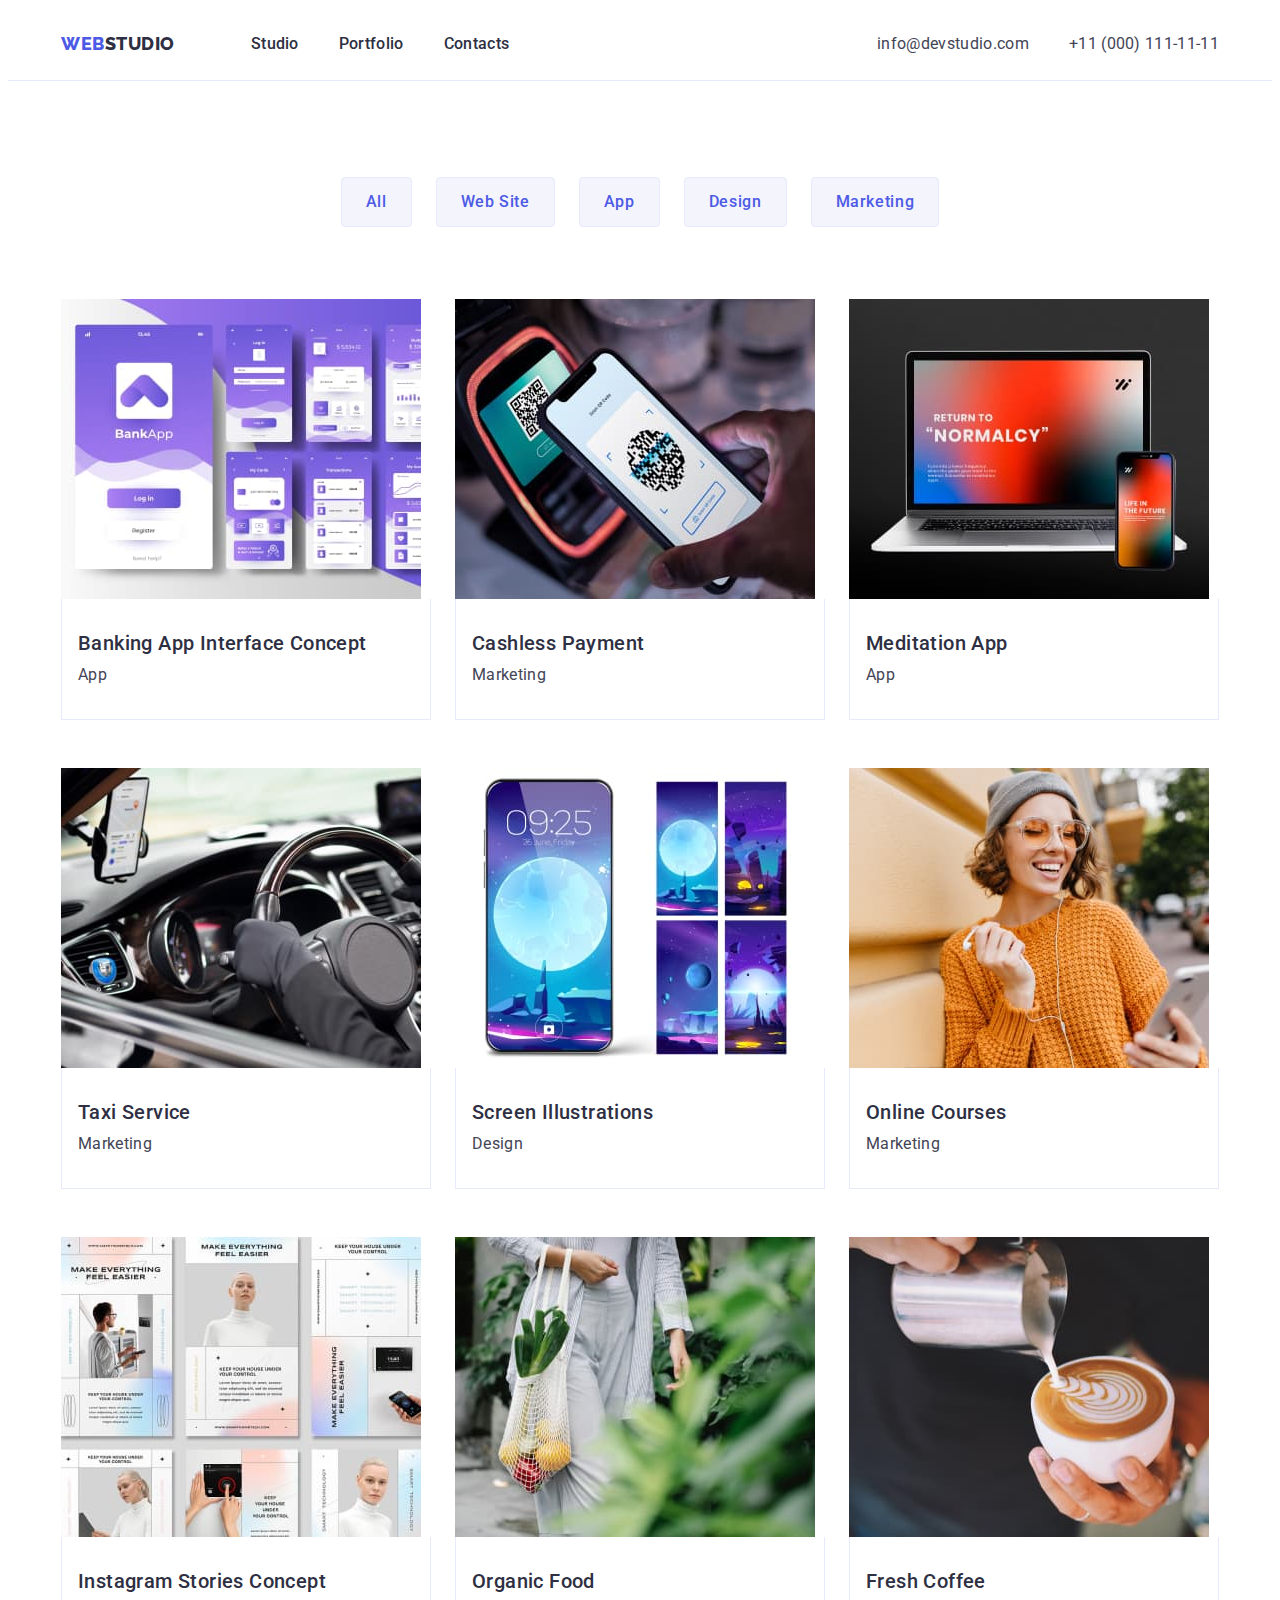
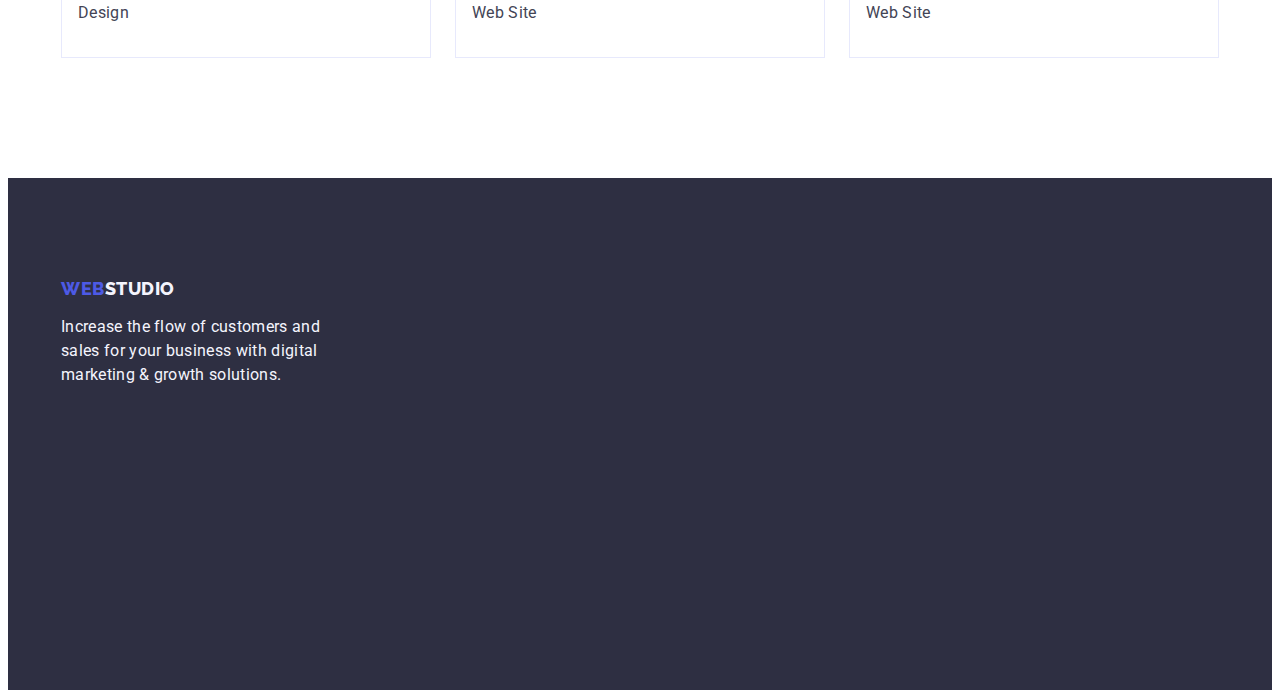
==== commit f13609f6: "hw3_5" ====
--- a/portfolio.html
+++ b/portfolio.html
@@ -32,8 +32,8 @@
                 </a>
                 <ul class="site-nav nav-header list">
                     <li><a href="./index.html" class="nav-link link">Studio</a></li>
-                    <li><a href="./portfolio.html" class="link">Portfolio</a></li>
-                    <li><a href="" class="link">Contacts</a></li>
+                    <li><a href="./portfolio.html" class="nav-link link">Portfolio</a></li>
+                    <li><a href="" class="nav-link link">Contacts</a></li>
                 </ul>
             </nav>
 
--- a/css/styles.css
+++ b/css/styles.css
@@ -15,6 +15,7 @@
   color: var(--color-secondary-text);
   background-color: var(--primary-bg-color);
   line-height: 1.5;
+  min-width: 1158px;
 }
 
 h1,
@@ -36,9 +37,8 @@
 
 .container {
   max-width: 1158px;
-  padding-left: 15px;
-  padding-right: 15px;
   margin: 0 auto;
+  padding: 0 15px;
 }
 
 .list {
@@ -82,6 +82,8 @@
 
 .header > .container-nav {
   display: flex;
+  align-items: center;
+  justify-content: space-between;
 }
 
 .logo-header {
@@ -93,7 +95,7 @@
   letter-spacing: 0.03em;
   text-transform: uppercase;
   color: var(--accent-text);
-  padding: 25.5px 76px 25.5px 0;
+  margin-right: 76px;
 }
 
 .logo-header-two {
@@ -102,11 +104,15 @@
 
 .nav-header {
   display: flex;
+  align-items: center;
   justify-content: space-between;
-  align-items: center;
-}
-
-.site-nav.link {
+}
+
+.nav-link {
+  padding: 24px 0;
+}
+
+.nav-link {
   font-size: 16px;
   font-weight: 500;
   line-height: 1.5;
@@ -115,18 +121,12 @@
 }
 
 .site-nav {
-  padding: 24px 0;
   gap: 40px;
-  margin-right: 332px;
-}
-
-.site-nav .link:hover,
-.site-nav .link:focus {
+}
+
+.nav-link:hover,
+.nav-link:focus {
   color: var(--accent-pressed);
-}
-
-.container-nav {
-  padding: 0;
 }
 
 /* Contacts */
@@ -164,14 +164,9 @@
   color: var(--text-title);
   background-color: var(--secondary-bg-color);
   text-align: center;
-}
-
-.container-hero {
-  width: 1440px;
   height: 600px;
   flex-shrink: 0;
-  padding-top: 188px;
-  padding-bottom: 188px;
+  padding: 188px 0;
 }
 
 .hero-title {
@@ -179,13 +174,13 @@
   font-weight: 700;
   line-height: 1.07;
   letter-spacing: 0.02em;
-  width: 496px;
+  max-width: 496px;
   margin: 0 auto;
   margin-bottom: 48px;
 }
 
 .hero-button {
-  display: inline-flex;
+  display: block;
   align-items: flex-start;
   gap: 10px;
   font-family: 'Roboto', sans-serif;
@@ -197,11 +192,12 @@
   background-color: var(--accent-text);
   cursor: pointer;
   padding: 16px 32px;
+  border: none;
   border-radius: 4px;
   box-shadow: 0px 4px 4px 0px rgba(0, 0, 0, 0.15);
-  margin-right: auto;
-  margin-left: auto;
+  margin: 0 auto;
   min-width: 169px;
+  height: 56px;
 }
 
 .section-hero .hero-button:hover,
@@ -215,12 +211,11 @@
   display: flex;
   flex-shrink: 0;
   padding: 0;
-  padding-top: 120px;
-  padding-bottom: 120px;
 }
 
 .features-section {
   text-align: left;
+  padding: 120px 0;
 }
 
 .features-list.features-list-item {
@@ -232,6 +227,9 @@
 .features-list {
   display: flex;
   gap: 24px;
+}
+
+.features-list-item {
   width: calc((100%-72px) / 4);
 }
 
@@ -241,7 +239,7 @@
   line-height: 1.2;
   letter-spacing: 0.02em;
   color: var(--color-main-text);
-  padding-bottom: 8px;
+  margin-bottom: 8px;
 }
 
 .card-text {
@@ -267,7 +265,7 @@
 }
 
 .activity-list {
-  display: inline-flex;
+  display: flex;
   align-items: flex-start;
   gap: 24px;
 }
@@ -284,15 +282,20 @@
 
 .section-team {
   background-color: var(--color-tertiary-text);
-}
-
-.team-container {
-  padding-bottom: 120px;
+  padding: 120px 0;
+}
+
+.team-list {
+  display: flex;
+  padding-bottom: 0px;
+  justify-content: center;
+  align-items: center;
+  gap: 24px;
 }
 
 .team-list-item {
   background-color: var(--primary-bg-color);
-  width: calc(100%-72) / 4;
+  width: calc((100% - 72px) / 4);
   border-radius: 0px 0px 4px 4px;
   box-shadow: 0px 2px 1px 0px rgba(46, 47, 66, 0.08),
     0px 1px 1px 0px rgba(46, 47, 66, 0.16),
@@ -300,19 +303,11 @@
 }
 
 .team-title {
-  padding-top: 120px;
   margin-bottom: 72px;
 }
-.team-list {
-  display: inline-flex;
-  padding-bottom: 0px;
-  justify-content: center;
-  align-items: center;
-  gap: 32px;
-}
 
 .team-text {
-  padding: 32px 16px;
+  padding: 32px 0;
 }
 
 .team-card-title {
@@ -343,6 +338,7 @@
   background-color: var(--secondary-bg-color);
   height: 312px;
   flex-shrink: 0;
+  padding: 100px 0;
 }
 
 .logo-footer {
@@ -355,9 +351,6 @@
   letter-spacing: 0.03em;
   text-transform: uppercase;
   color: var(--accent-text);
-  width: 71px;
-  flex-direction: row;
-  padding-top: 101.5px;
 }
 
 .logo-footer-two {
@@ -378,6 +371,11 @@
   |============================
 */
 /* Portfolio content */
+
+.section-portfolio {
+  padding-top: 96px;
+  padding-bottom: 120px;
+}
 
 .portfolio-list {
   display: flex;
@@ -405,24 +403,19 @@
 .section-portfolio .portfolio-tabs:hover {
   background-color: var(--accent-pressed);
   color: var(--primary-bg-color);
+  border: 1px solid transparent;
 }
 
 .section-portfolio .portfolio-tabs:focus {
   background-color: var(--accent-pressed);
   color: var(--primary-bg-color);
-}
-
-.portfolio-container {
-  padding-top: 96px;
-  padding-bottom: 120px;
+  border: 1px solid transparent;
 }
 
 /*  Galery */
 
 .portfolio-text {
-  padding-top: 32px;
-  padding-bottom: 32px;
-  padding-left: 16px;
+  padding: 32px 16px;
   border: 1px solid var(--border-tabs);
   border-top: none;
 }
@@ -448,5 +441,8 @@
   flex-wrap: wrap;
   row-gap: 48px;
   column-gap: 24px;
-  width: calc((100%-48) / 3);
-}
+}
+
+.portfolio-galery-item {
+  width: calc((100% - 48px) / 3);
+}
